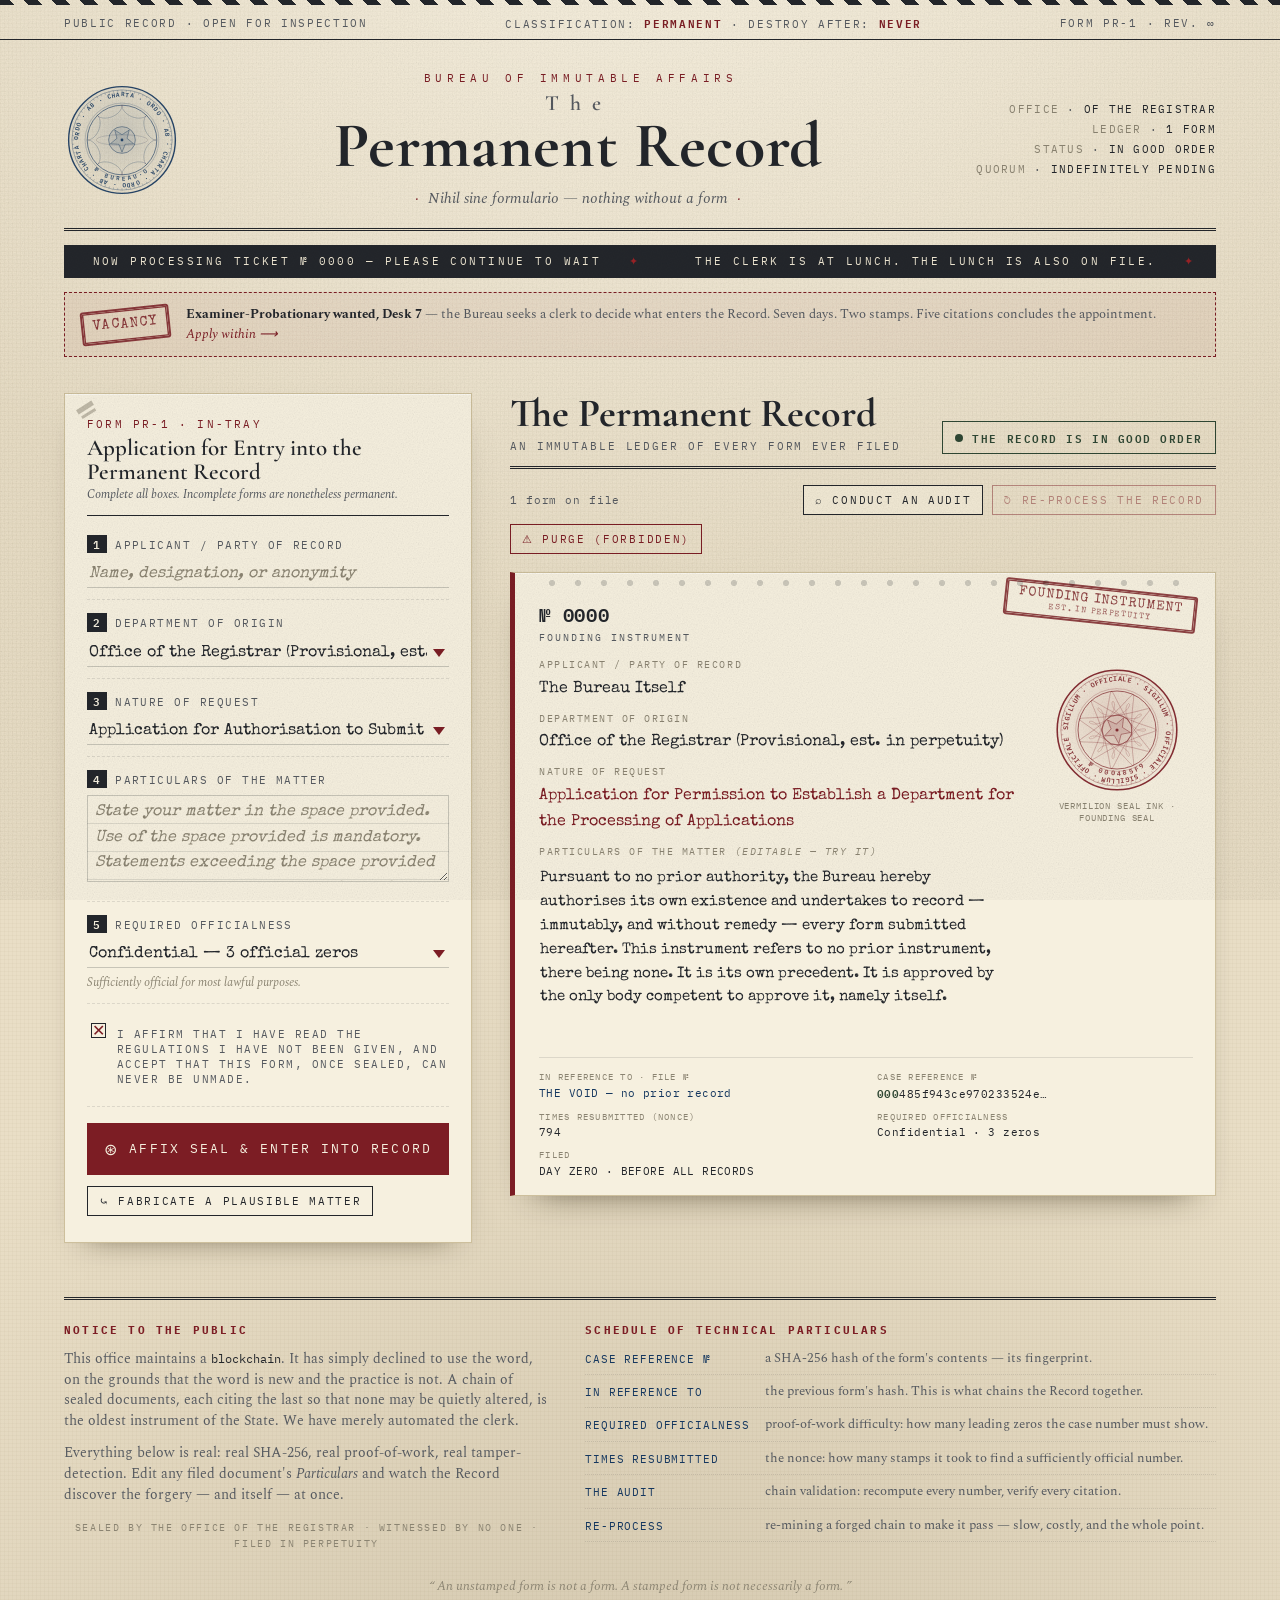
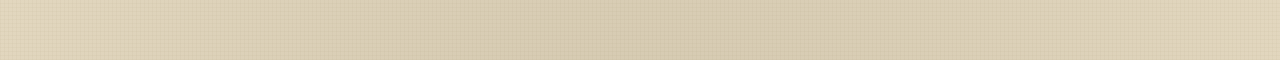
==== index.html @ d43292c6 "The Permanent Record + The Examination Desk A working toy blockchain in the costume of a government " ====
<!DOCTYPE html>
<html lang="en">
<head>
  <meta charset="UTF-8" />
  <meta name="viewport" content="width=device-width, initial-scale=1.0" />
  <title>The Permanent Record · Bureau of Immutable Affairs</title>
  <meta name="description" content="A working toy blockchain in the guise of a government records office — where every primitive is also a bureaucratic joke and an art-world joke. The Aesthetics of Bureaucracy." />
  <link rel="icon" href="data:image/svg+xml,%3Csvg xmlns='http://www.w3.org/2000/svg' viewBox='0 0 24 24'%3E%3Ccircle cx='12' cy='12' r='10' fill='none' stroke='%237c1d24' stroke-width='2'/%3E%3Ccircle cx='12' cy='12' r='4' fill='%237c1d24'/%3E%3C/svg%3E" />
  <link rel="stylesheet" href="styles.css" />
</head>
<body>
  <div class="grain" aria-hidden="true"></div>

  <!-- CLASSIFICATION BANNER -->
  <div class="banner">
    <div class="banner-row">
      <span>Public Record · Open for Inspection</span>
      <span>Classification: <b>Permanent</b> · Destroy After: <b>Never</b></span>
      <span id="banner-stamp">Form PR-1 · Rev. ∞</span>
    </div>
  </div>

  <div class="wrap">
    <!-- MASTHEAD -->
    <header class="masthead">
      <div class="crest" id="crest" aria-label="Seal of the Bureau"></div>
      <div class="masthead-mid">
        <p class="eyebrow">Bureau of Immutable Affairs</p>
        <h1><span class="the">The</span>Permanent Record</h1>
        <p class="motto">Nihil sine formulario — nothing without a form</p>
      </div>
      <div class="dossier">
        <div><span class="k">Office</span> · <span class="v">of the Registrar</span></div>
        <div><span class="k">Ledger</span> · <span class="v" id="d-height">0 forms</span></div>
        <div><span class="k">Status</span> · <span class="v" id="d-status">In good order</span></div>
        <div><span class="k">Quorum</span> · <span class="v">Indefinitely pending</span></div>
      </div>
    </header>

    <!-- NOW-SERVING TICKER -->
    <div class="ticker" aria-hidden="true">
      <div class="ticker-track" id="ticker"></div>
    </div>

    <!-- VACANCY NOTICE -->
    <a class="vacancy" href="game.html">
      <span class="vacancy-stamp">VACANCY</span>
      <span class="vacancy-text"><b>Examiner-Probationary wanted, Desk 7</b> — the Bureau seeks a clerk to decide
        what enters the Record. Seven days. Two stamps. Five citations concludes the appointment.
        <i>Apply within ⟶</i></span>
    </a>

    <div class="cols">
      <!-- INTAKE -->
      <section class="intake" aria-label="Submit a form">
        <div class="sheet">
          <div class="form-head">
            <div class="form-no">Form PR-1 · In-Tray</div>
            <div class="form-title">Application for Entry into the Permanent Record</div>
            <div class="form-sub">Complete all boxes. Incomplete forms are nonetheless permanent.</div>
          </div>

          <div class="box">
            <label for="f-applicant"><span class="box-num">1</span> Applicant / Party of Record</label>
            <input type="text" id="f-applicant" placeholder="Name, designation, or anonymity" autocomplete="off" />
          </div>

          <div class="box">
            <label for="f-dept"><span class="box-num">2</span> Department of Origin</label>
            <select id="f-dept"></select>
          </div>

          <div class="box">
            <label for="f-request"><span class="box-num">3</span> Nature of Request</label>
            <select id="f-request"></select>
          </div>

          <div class="box">
            <label for="f-particulars"><span class="box-num">4</span> Particulars of the Matter</label>
            <textarea id="f-particulars" rows="3"></textarea>
          </div>

          <div class="box">
            <label for="f-clearance"><span class="box-num">5</span> Required Officialness</label>
            <select id="f-clearance"></select>
            <div class="clearance-note" id="clearance-note"></div>
          </div>

          <div class="box">
            <label class="affirm">
              <input type="checkbox" id="f-affirm" checked />
              <span>I affirm that I have read the regulations I have not been given, and accept that this form, once sealed, can never be unmade.</span>
            </label>
          </div>

          <button class="btn btn-primary" id="submit-btn">
            <span class="stamp-ico">⊛</span> Affix Seal &amp; Enter into Record
          </button>
          <div class="helper-row">
            <button class="btn btn-mini btn-ghost" id="random-btn" type="button">⤿ Fabricate a Plausible Matter</button>
          </div>
        </div>
      </section>

      <!-- THE RECORD -->
      <section class="record" aria-label="The Permanent Record">
        <div class="record-head">
          <div>
            <h2>The Permanent Record</h2>
            <div class="sub">An immutable ledger of every form ever filed</div>
          </div>
          <div class="verdict good" id="verdict">
            <span class="dot"></span><span id="verdict-text">The Record is in Good Order</span>
          </div>
        </div>

        <div class="toolbar">
          <span class="count" id="count">— forms on file</span>
          <button class="btn btn-mini" id="audit-btn" type="button">⌕ Conduct an Audit</button>
          <button class="btn btn-mini btn-danger" id="reprocess-btn" type="button" disabled>↻ Re-Process the Record</button>
          <button class="btn btn-mini btn-danger" id="purge-btn" type="button">⚠ Purge (Forbidden)</button>
        </div>

        <div class="docs" id="docs"></div>
      </section>
    </div>

    <!-- COLOPHON / THE SECRET BLOCKCHAIN EXPLAINER -->
    <footer class="colophon">
      <div>
        <h3>Notice to the Public</h3>
        <p>This office maintains a <span class="key">blockchain</span>. It has simply
          declined to use the word, on the grounds that the word is new and the
          practice is not. A chain of sealed documents, each citing the last so
          that none may be quietly altered, is the oldest instrument of the
          State. We have merely automated the clerk.</p>
        <p>Everything below is real: real SHA-256, real proof-of-work, real
          tamper-detection. Edit any filed document's <em>Particulars</em> and
          watch the Record discover the forgery — and itself — at once.</p>
        <div class="sigblock">Sealed by the Office of the Registrar · Witnessed by no one · Filed in perpetuity</div>
      </div>
      <div>
        <h3>Schedule of Technical Particulars</h3>
        <div class="glossary">
          <div><span class="term">Case Reference №</span><span class="gloss">a SHA-256 hash of the form's contents — its fingerprint.</span></div>
          <div><span class="term">In Reference To</span><span class="gloss">the previous form's hash. This is what chains the Record together.</span></div>
          <div><span class="term">Required Officialness</span><span class="gloss">proof-of-work difficulty: how many leading zeros the case number must show.</span></div>
          <div><span class="term">Times Resubmitted</span><span class="gloss">the nonce: how many stamps it took to find a sufficiently official number.</span></div>
          <div><span class="term">The Audit</span><span class="gloss">chain validation: recompute every number, verify every citation.</span></div>
          <div><span class="term">Re-Process</span><span class="gloss">re-mining a forged chain to make it pass — slow, costly, and the whole point.</span></div>
        </div>
      </div>
    </footer>
    <div class="fineprint" id="fineprint"></div>
  </div>

  <!-- MINING / PROOF-OF-DILIGENCE OVERLAY -->
  <div class="overlay" id="overlay" role="dialog" aria-modal="true" aria-label="Processing form">
    <div class="process-card" id="process-card">
      <span class="form-no" id="proc-formno">Form PR-1</span>
      <div class="stamp-graphic">
        <span class="ring"></span><span class="ring r2"></span>
        <span class="mark" id="proc-mark">STAMP</span>
      </div>
      <h3 class="process-title" id="proc-title">Applying Proof of Diligence</h3>
      <p class="process-sub" id="proc-sub">The clerk consults the regulations…</p>
      <div class="process-stats">
        <div class="line"><span class="k">Times Resubmitted</span><span class="v num" id="proc-nonce">0</span></div>
        <div class="line"><span class="k">Required Officialness</span><span class="v" id="proc-target">000…</span></div>
        <div class="line"><span class="k">Case № so far</span><span class="v hash" id="proc-hash">—</span></div>
      </div>
    </div>
  </div>

  <script src="src/sha256.js"></script>
  <script src="src/seal.js"></script>
  <script src="src/forms.js"></script>
  <script src="src/blockchain.js"></script>
  <script src="src/app.js"></script>
</body>
</html>
---- styles.css ----
/* =============================================================================
 * THE PERMANENT RECORD — Bureau of Immutable Affairs
 * styles.css : the house style of a government that has never thrown anything
 * away. Aged manila, three authorised inks, engraved type, rubber stamps.
 * ===========================================================================*/

@import url('https://fonts.googleapis.com/css2?family=Cormorant+Garamond:ital,wght@0,500;0,600;0,700;1,500&family=Spectral:ital,wght@0,400;0,500;0,600;1,400&family=Special+Elite&family=IBM+Plex+Mono:wght@400;500;600&display=swap');

:root {
  --paper:      #e9dec6;
  --paper-2:    #f1e9d4;
  --paper-3:    #f6f0df;
  --paper-edge: #cdbf9c;
  --ink:        #23262b;
  --ink-soft:   #565a60;
  --ink-faint:  #8b8472;
  --seal-red:   #7c1d24;
  --seal-red-2: #9b2226;
  --ministry:   #15375f;
  --green-ok:   #2f4733;
  --rule:       rgba(35, 38, 43, 0.22);
  --rule-soft:  rgba(35, 38, 43, 0.12);
  --line:       #cabb95;

  --display: 'Cormorant Garamond', 'Hoefler Text', Georgia, serif;
  --serif:   'Spectral', Georgia, 'Times New Roman', serif;
  --type:    'Special Elite', 'Courier New', monospace;
  --mono:    'IBM Plex Mono', 'Courier New', monospace;
}

* { box-sizing: border-box; }

html { -webkit-text-size-adjust: 100%; }

body {
  margin: 0;
  font-family: var(--serif);
  color: var(--ink);
  line-height: 1.55;
  background-color: var(--paper);
  background-image:
    radial-gradient(120% 80% at 50% -10%, rgba(255,251,238,0.7), rgba(255,251,238,0) 60%),
    radial-gradient(140% 120% at 50% 120%, rgba(70,55,25,0.16), rgba(70,55,25,0) 55%),
    repeating-linear-gradient(0deg, rgba(120,100,60,0.035) 0 1px, transparent 1px 4px),
    repeating-linear-gradient(90deg, rgba(120,100,60,0.035) 0 1px, transparent 1px 4px);
  min-height: 100vh;
}

/* Paper grain, fixed over everything ---------------------------------------*/
.grain {
  position: fixed; inset: 0; z-index: 9000; pointer-events: none;
  opacity: 0.5; mix-blend-mode: multiply;
  background-image: url("data:image/svg+xml,%3Csvg xmlns='http://www.w3.org/2000/svg' width='160' height='160'%3E%3Cfilter id='n'%3E%3CfeTurbulence type='fractalNoise' baseFrequency='0.8' numOctaves='2' stitchTiles='stitch'/%3E%3CfeColorMatrix type='saturate' values='0'/%3E%3C/filter%3E%3Crect width='100%25' height='100%25' filter='url(%23n)' opacity='0.4'/%3E%3C/svg%3E");
}

::selection { background: rgba(124, 29, 36, 0.22); }

.wrap { max-width: 1200px; margin: 0 auto; padding: 0 24px 64px; }

/* === CLASSIFICATION BANNER ================================================ */
.banner {
  border-bottom: 1.5px solid var(--ink);
  background:
    repeating-linear-gradient(45deg, var(--ink) 0 10px, transparent 10px 20px) top / 100% 5px no-repeat;
  padding-top: 8px;
}
.banner-row {
  max-width: 1200px; margin: 0 auto; padding: 7px 24px;
  display: flex; justify-content: space-between; gap: 16px; flex-wrap: wrap;
  font-family: var(--mono); font-size: 10.5px; letter-spacing: 0.16em;
  text-transform: uppercase; color: var(--ink-soft);
}
.banner-row b { color: var(--seal-red); font-weight: 600; }

/* === MASTHEAD ============================================================= */
.masthead {
  display: grid; grid-template-columns: auto 1fr auto; align-items: center;
  gap: 28px; padding: 30px 0 18px; border-bottom: 3px double var(--ink);
  position: relative;
}
.crest { width: 116px; height: 116px; flex: none; animation: emboss-in 1s ease both; }
.crest .seal { width: 100%; height: 100%; }

.masthead-mid { text-align: center; animation: fade-up 0.8s 0.05s ease both; }
.eyebrow {
  font-family: var(--mono); font-size: 11px; letter-spacing: 0.42em;
  text-transform: uppercase; color: var(--seal-red); margin: 0 0 6px;
  padding-left: 0.42em;
}
.masthead h1 {
  font-family: var(--display); font-weight: 700; font-size: clamp(34px, 6vw, 64px);
  line-height: 0.95; letter-spacing: 0.01em; margin: 0; color: var(--ink);
}
.masthead h1 .the { display: block; font-size: 0.34em; letter-spacing: 0.5em;
  font-weight: 600; color: var(--ink-soft); margin-bottom: 2px; }
.motto {
  font-style: italic; font-size: 15px; color: var(--ink-soft); margin: 10px 0 0;
  font-family: var(--serif);
}
.motto::before, .motto::after { content: '·'; margin: 0 0.6em; color: var(--seal-red); }

.dossier {
  text-align: right; font-family: var(--mono); font-size: 10.5px;
  letter-spacing: 0.12em; color: var(--ink-soft); line-height: 1.9;
  text-transform: uppercase; animation: fade-up 0.8s 0.12s ease both;
}
.dossier .k { color: var(--ink-faint); }
.dossier .v { color: var(--ink); }

@media (max-width: 720px) {
  .masthead { grid-template-columns: 1fr; justify-items: center; text-align: center;
    gap: 16px; padding: 24px 0 16px; }
  .crest { width: 94px; height: 94px; }
  .dossier { text-align: center; }
  .banner-row { justify-content: center; }
}

/* === NOW-SERVING TICKER =================================================== */
.ticker {
  margin-top: 14px; border: 1px solid var(--ink); background: var(--ink);
  color: var(--paper-2); overflow: hidden; white-space: nowrap;
  font-family: var(--mono); font-size: 11px; letter-spacing: 0.22em;
  text-transform: uppercase; animation: fade-up 0.8s 0.18s ease both;
}
.ticker-track { display: inline-block; padding: 7px 0; animation: ticker 26s linear infinite; }
.ticker-track span { padding: 0 2.5em; }
.ticker-track span::after { content: '✦'; margin-left: 2.5em; color: var(--seal-red-2); }

/* === VACANCY NOTICE (the game) ============================================ */
.vacancy {
  display: flex; align-items: center; gap: 16px; margin-top: 14px;
  border: 1.5px dashed var(--seal-red); background: rgba(124,29,36,0.05);
  padding: 12px 16px; text-decoration: none; color: var(--ink);
  transition: background 0.2s, box-shadow 0.2s, transform 0.08s;
  animation: fade-up 0.8s 0.2s ease both;
}
.vacancy:hover { background: rgba(124,29,36,0.1); box-shadow: 3px 3px 0 var(--ink); transform: translate(-1px,-1px); }
.vacancy-stamp {
  flex: none; font-family: var(--type); font-size: 14px; letter-spacing: 0.08em;
  color: var(--seal-red); border: 2.5px solid var(--seal-red); border-radius: 3px;
  padding: 4px 10px; transform: rotate(-6deg); box-shadow: 0 0 0 1.5px var(--seal-red) inset;
  opacity: 0.85; mix-blend-mode: multiply;
}
.vacancy-text { font-size: 13px; color: var(--ink-soft); line-height: 1.5; }
.vacancy-text b { color: var(--ink); }
.vacancy-text i { color: var(--seal-red); white-space: nowrap; }

/* === MAIN LAYOUT ========================================================== */
.cols {
  display: grid; grid-template-columns: 408px 1fr; gap: 38px; margin-top: 36px;
  align-items: start;
}
@media (max-width: 980px) { .cols { grid-template-columns: 1fr; gap: 30px; } }

/* === INTAKE / FORM ======================================================== */
.intake {
  position: sticky; top: 18px; animation: fade-up 0.8s 0.22s ease both;
}
@media (max-width: 980px) { .intake { position: static; } }

.sheet {
  background: var(--paper-3); border: 1px solid var(--paper-edge);
  box-shadow: 0 1px 0 rgba(255,255,255,0.6) inset, 0 14px 30px -22px rgba(40,30,10,0.7);
  padding: 22px 22px 26px; position: relative;
}
.sheet::after { /* faint corner staple */
  content: ''; position: absolute; top: 11px; left: 11px; width: 18px; height: 5px;
  background: var(--ink-faint); transform: rotate(-32deg); opacity: 0.5;
  box-shadow: 0 7px 0 -1px var(--ink-faint);
}

.form-head { border-bottom: 1.5px solid var(--ink); padding-bottom: 10px; margin-bottom: 6px; }
.form-no { font-family: var(--mono); font-size: 11px; letter-spacing: 0.2em;
  color: var(--seal-red); text-transform: uppercase; }
.form-title { font-family: var(--display); font-weight: 600; font-size: 23px;
  line-height: 1.05; margin: 3px 0 2px; }
.form-sub { font-size: 12px; color: var(--ink-soft); font-style: italic; }

.box { padding: 13px 0 11px; border-bottom: 1px dashed var(--rule-soft); }
.box:last-of-type { border-bottom: none; }
.box > label, .box-label {
  display: flex; align-items: baseline; gap: 8px; margin-bottom: 7px;
  font-family: var(--mono); font-size: 10.5px; letter-spacing: 0.14em;
  text-transform: uppercase; color: var(--ink-soft);
}
.box-num {
  font-weight: 600; color: var(--paper-3); background: var(--ink);
  padding: 1px 6px; letter-spacing: 0.1em; flex: none;
}

input[type="text"], select, textarea {
  width: 100%; font-family: var(--type); font-size: 16px; color: var(--ink);
  background: transparent; border: none; border-bottom: 1.5px solid var(--rule);
  padding: 5px 2px; border-radius: 0; outline: none;
  transition: border-color 0.2s, background 0.2s;
}
textarea { resize: vertical; min-height: 78px; line-height: 1.6;
  background-image: repeating-linear-gradient(transparent 0 27px, var(--rule-soft) 27px 28px);
  border: 1px solid var(--rule); padding: 4px 7px; }
input[type="text"]:focus, select:focus, textarea:focus {
  border-color: var(--seal-red); background: rgba(124,29,36,0.04);
}
input::placeholder, textarea::placeholder { color: var(--ink-faint); font-style: italic; }

select { -webkit-appearance: none; appearance: none; cursor: pointer;
  background-image: url("data:image/svg+xml,%3Csvg xmlns='http://www.w3.org/2000/svg' width='12' height='8'%3E%3Cpath d='M0 0l6 8 6-8z' fill='%237c1d24'/%3E%3C/svg%3E");
  background-repeat: no-repeat; background-position: right 4px center; padding-right: 22px; }

.affirm { display: flex; gap: 9px; align-items: flex-start; margin-top: 4px;
  font-size: 12.5px; color: var(--ink-soft); cursor: pointer; line-height: 1.45; }
.affirm input { appearance: none; -webkit-appearance: none; flex: none;
  width: 15px; height: 15px; border: 1.5px solid var(--ink); margin-top: 2px;
  cursor: pointer; background: var(--paper-3); position: relative; }
.affirm input:checked::after { content: '✕'; position: absolute; inset: -3px 0 0;
  text-align: center; font-family: var(--type); color: var(--seal-red); font-size: 16px; }

.row-2 { display: grid; grid-template-columns: 1fr 1fr; gap: 16px; }

.clearance-note { font-size: 11.5px; font-style: italic; color: var(--ink-faint);
  margin-top: 6px; min-height: 1.4em; }

/* === BUTTONS ============================================================== */
.btn {
  font-family: var(--mono); font-size: 12px; letter-spacing: 0.16em;
  text-transform: uppercase; cursor: pointer; border: 1.5px solid var(--ink);
  background: var(--paper-2); color: var(--ink); padding: 11px 16px;
  transition: transform 0.08s, background 0.2s, color 0.2s, box-shadow 0.2s;
}
.btn:hover { box-shadow: 3px 3px 0 var(--ink); transform: translate(-1px,-1px); }
.btn:active { transform: translate(1px,1px); box-shadow: 0 0 0 var(--ink); }
.btn:disabled { opacity: 0.45; cursor: not-allowed; box-shadow: none; transform: none; }

.btn-primary {
  width: 100%; margin-top: 16px; padding: 15px; font-size: 13px;
  background: var(--seal-red); color: var(--paper-3); border-color: var(--seal-red);
  display: flex; align-items: center; justify-content: center; gap: 10px;
}
.btn-primary:hover { box-shadow: 3px 3px 0 var(--ink); background: var(--seal-red-2); }
.btn-primary .stamp-ico { font-size: 16px; }

.btn-mini { padding: 7px 11px; font-size: 10.5px; }
.btn-ghost { background: transparent; }
.btn-danger { border-color: var(--seal-red); color: var(--seal-red); background: transparent; }
.btn-danger:hover { background: var(--seal-red); color: var(--paper-3); box-shadow: 3px 3px 0 var(--ink); }

.helper-row { display: flex; gap: 9px; margin-top: 11px; flex-wrap: wrap; }

/* === THE RECORD =========================================================== */
.record-head {
  display: flex; align-items: flex-end; justify-content: space-between;
  gap: 16px; border-bottom: 3px double var(--ink); padding-bottom: 12px;
  flex-wrap: wrap; animation: fade-up 0.8s 0.26s ease both;
}
.record-head h2 { font-family: var(--display); font-weight: 700;
  font-size: clamp(26px, 4vw, 40px); margin: 0; line-height: 1; }
.record-head .sub { font-family: var(--mono); font-size: 10.5px;
  letter-spacing: 0.18em; text-transform: uppercase; color: var(--ink-soft); margin-top: 5px; }

.verdict {
  display: inline-flex; align-items: center; gap: 9px; font-family: var(--mono);
  font-size: 11px; letter-spacing: 0.14em; text-transform: uppercase;
  border: 1.5px solid currentColor; padding: 7px 12px; font-weight: 600;
}
.verdict .dot { width: 8px; height: 8px; border-radius: 50%; background: currentColor; }
.verdict.good { color: var(--green-ok); }
.verdict.good .dot { animation: pulse 2.4s ease-in-out infinite; }
.verdict.bad { color: var(--seal-red-2); animation: alarm 0.9s steps(2) infinite; }

.toolbar { display: flex; gap: 9px; flex-wrap: wrap; margin: 16px 0 8px; align-items: center; }
.toolbar .count { font-family: var(--mono); font-size: 11px; color: var(--ink-soft);
  letter-spacing: 0.08em; margin-right: auto; }

/* === DOCUMENT CARD ======================================================== */
.docs { display: flex; flex-direction: column; gap: 26px; margin-top: 18px; }

.document {
  position: relative; background: var(--paper-2);
  border: 1px solid var(--paper-edge); border-left: 5px solid var(--ministry);
  padding: 20px 22px 16px 24px;
  box-shadow: 0 1px 0 rgba(255,255,255,0.55) inset, 0 18px 34px -26px rgba(40,30,10,0.85);
  animation: file-in 0.6s cubic-bezier(0.2,0.8,0.25,1) both;
}
.document.genesis { border-left-color: var(--seal-red); background: var(--paper-3); }
.document.void { border-left-color: var(--seal-red-2);
  background: repeating-linear-gradient(135deg, rgba(155,34,38,0.06) 0 16px, rgba(155,34,38,0.11) 16px 32px), var(--paper-2); }

/* binder-hole perforation along the top */
.document::before {
  content: ''; position: absolute; top: 7px; left: 24px; right: 18px; height: 6px;
  background-image: radial-gradient(circle 3px, rgba(35,38,43,0.4) 96%, transparent 100%);
  background-size: 26px 6px; background-repeat: repeat-x; opacity: 0.5;
}

.doc-top { display: flex; justify-content: space-between; align-items: flex-start;
  gap: 14px; margin: 8px 0 12px; }
.doc-id { font-family: var(--mono); font-weight: 600; font-size: 19px; letter-spacing: 0.04em; }
.doc-id small { display: block; font-size: 10px; letter-spacing: 0.2em;
  color: var(--ink-soft); text-transform: uppercase; font-weight: 400; }
.doc-clearance { font-family: var(--mono); font-size: 10px; letter-spacing: 0.14em;
  text-transform: uppercase; text-align: right; color: var(--ink-soft); }
.doc-clearance b { display: block; color: var(--ministry); font-size: 12px; letter-spacing: 0.1em; }
.document.genesis .doc-clearance b { color: var(--seal-red); }

.doc-body { display: grid; grid-template-columns: 1fr 152px; gap: 22px; align-items: start; }
@media (max-width: 560px) { .doc-body { grid-template-columns: 1fr; } .doc-seal { justify-self: center; } }

.field { margin-bottom: 11px; }
.field .lab { font-family: var(--mono); font-size: 9.5px; letter-spacing: 0.16em;
  text-transform: uppercase; color: var(--ink-faint); display: block; margin-bottom: 2px; }
.field .val { font-family: var(--type); font-size: 15.5px; color: var(--ink); }
.field .val.req { color: var(--ministry); }
.document.genesis .field .val.req { color: var(--seal-red); }

/* editable particulars — "unauthorised amendment" affordance */
.particulars {
  font-family: var(--type); font-size: 14.5px; line-height: 1.65; color: var(--ink);
  border: 1px dashed transparent; padding: 4px 6px; margin: 0 -6px;
  border-radius: 2px; transition: border-color 0.2s, background 0.2s; outline: none;
}
.particulars:hover { border-color: var(--rule-soft); }
.particulars:focus { border-color: var(--seal-red); background: rgba(124,29,36,0.05); }
.amend-hint { font-family: var(--mono); font-size: 9px; letter-spacing: 0.12em;
  text-transform: uppercase; color: var(--ink-faint); margin-top: 3px; opacity: 0; transition: opacity 0.2s; }
.particulars:hover ~ .amend-hint, .particulars:focus ~ .amend-hint { opacity: 0.8; }

.doc-seal { display: flex; flex-direction: column; align-items: center; gap: 8px; }
.seal-fig { display: flex; flex-direction: column; align-items: center; gap: 5px; margin: 0;
  padding: 6px; border: 1px solid transparent; border-radius: 3px;
  transition: background 0.3s, border-color 0.3s; }
.doc-seal .seal { width: 130px; height: 130px; display: block; transition: transform 0.8s ease; }
.seal-fig:hover .seal { transform: rotate(8deg) scale(1.03); }
.seal-cap { font-family: var(--mono); font-size: 8.5px; letter-spacing: 0.1em; line-height: 1.45;
  text-transform: uppercase; color: var(--ink-faint); text-align: center; max-width: 140px; }

/* the comparison: a Seal Presented appears beside the Seal of Record on tamper */
.seal-mismatch { display: none; width: 100%; padding: 5px 0; text-align: center;
  font-family: var(--mono); font-size: 9.5px; font-weight: 600; letter-spacing: 0.12em;
  text-transform: uppercase; color: var(--seal-red-2);
  border-top: 1.5px dashed var(--seal-red-2); border-bottom: 1.5px dashed var(--seal-red-2); }
.seal-fig.presented { display: none; }
.doc-seal.mismatch .seal-mismatch { display: block; animation: fade-up 0.4s ease both; }
.doc-seal.mismatch .seal-fig.presented { display: flex; animation: file-in 0.45s ease both; }
.doc-seal.mismatch .seal-fig.record { border-color: var(--rule-soft); background: rgba(21,55,95,0.05); }
.doc-seal.mismatch .seal-fig.record .seal-cap { color: var(--ministry); }
.doc-seal.mismatch .seal-fig.presented { border-color: rgba(155,34,38,0.4); background: rgba(155,34,38,0.07); }
.doc-seal.mismatch .seal-fig.presented .seal-cap { color: var(--seal-red-2); }

.doc-foot {
  margin-top: 14px; padding-top: 10px; border-top: 1px solid var(--rule-soft);
  display: grid; grid-template-columns: repeat(2, 1fr); gap: 6px 22px;
  font-family: var(--mono); font-size: 10.5px; color: var(--ink-soft); letter-spacing: 0.04em;
}
.doc-foot .k { color: var(--ink-faint); text-transform: uppercase; font-size: 9px; letter-spacing: 0.14em; }
.doc-foot .hash { color: var(--ink); word-break: break-all; }
.doc-foot .hash.ref { color: var(--ministry); }
.doc-foot .hash.bad { color: var(--seal-red-2); }
.doc-foot .ok-z { color: var(--green-ok); font-weight: 600; }

/* rubber stamps -------------------------------------------------------------*/
.stamp {
  position: absolute; font-family: var(--type); text-transform: uppercase;
  letter-spacing: 0.08em; padding: 5px 12px; border: 2.5px solid currentColor;
  font-size: 13px; line-height: 1.1; text-align: center; pointer-events: none;
  box-shadow: 0 0 0 1.5px currentColor inset; border-radius: 3px; opacity: 0.82;
  mix-blend-mode: multiply; font-weight: 400;
}
.stamp small { display: block; font-size: 8px; letter-spacing: 0.18em; opacity: 0.85; }
.stamp.filed { color: var(--green-ok); top: 14px; right: 18px; transform: rotate(8deg); }
.stamp.void  { color: var(--seal-red-2); top: 40%; right: 14%; transform: rotate(-13deg);
  font-size: 17px; border-width: 3px; animation: slam 0.4s cubic-bezier(0.2,1.4,0.3,1) both; }
.stamp.genesis { color: var(--seal-red); top: 14px; right: 18px; transform: rotate(6deg); }

/* === MINING OVERLAY ======================================================= */
.overlay {
  position: fixed; inset: 0; z-index: 9500; display: none;
  align-items: center; justify-content: center;
  background: radial-gradient(60% 60% at 50% 45%, rgba(20,18,12,0.55), rgba(20,18,12,0.82));
  backdrop-filter: blur(2px);
}
.overlay.show { display: flex; animation: fade-up 0.3s ease both; }
.process-card {
  background: var(--paper-3); border: 1.5px solid var(--ink); width: min(440px, 90vw);
  padding: 30px 28px 26px; text-align: center; position: relative;
  box-shadow: 0 30px 70px -30px rgba(0,0,0,0.7);
}
.process-card .form-no { display: block; margin-bottom: 10px; }
.stamp-graphic {
  width: 116px; height: 116px; margin: 6px auto 18px; position: relative;
  display: grid; place-items: center;
}
.stamp-graphic .ring { position: absolute; inset: 0; border: 3px solid var(--seal-red);
  border-radius: 50%; opacity: 0.25; }
.stamp-graphic .ring.r2 { inset: 12px; opacity: 0.4; }
.stamp-graphic .mark {
  font-family: var(--type); font-size: 13px; letter-spacing: 0.1em; color: var(--seal-red);
  text-transform: uppercase; line-height: 1.1; animation: stamp-pump 0.62s ease-in-out infinite;
}
.process-card.done .mark { color: var(--green-ok); animation: slam 0.4s cubic-bezier(0.2,1.4,0.3,1) both; }
.process-card.done .ring { border-color: var(--green-ok); }

.process-title { font-family: var(--display); font-size: 24px; font-weight: 600; margin: 0 0 4px; }
.process-sub { font-size: 13px; font-style: italic; color: var(--ink-soft); min-height: 2.6em; margin: 0 0 16px; }
.process-stats { font-family: var(--mono); font-size: 12px; letter-spacing: 0.05em;
  border-top: 1px solid var(--rule); padding-top: 14px; display: grid; gap: 7px; }
.process-stats .line { display: flex; justify-content: space-between; gap: 12px; }
.process-stats .k { color: var(--ink-faint); text-transform: uppercase; font-size: 10px; letter-spacing: 0.14em; }
.process-stats .v { color: var(--ink); font-weight: 600; }
.process-stats .v.num { color: var(--seal-red); font-size: 15px; }
.process-stats .v.hash { word-break: break-all; text-align: right; font-size: 11px; }
.process-stats .v.hash .z { color: var(--green-ok); }

/* === FOOTER =============================================================== */
.colophon {
  margin-top: 54px; border-top: 3px double var(--ink); padding-top: 22px;
  display: grid; grid-template-columns: 1fr 1.3fr; gap: 36px; align-items: start;
}
@media (max-width: 760px) { .colophon { grid-template-columns: 1fr; gap: 24px; } }
.colophon h3 { font-family: var(--mono); font-size: 11px; letter-spacing: 0.2em;
  text-transform: uppercase; color: var(--seal-red); margin: 0 0 10px; }
.colophon p { font-size: 13.5px; color: var(--ink-soft); margin: 0 0 11px; }
.colophon .key { font-family: var(--mono); font-size: 12px; color: var(--ink); }
.glossary { display: grid; gap: 7px; }
.glossary div { display: grid; grid-template-columns: 168px 1fr; gap: 12px;
  font-size: 12.5px; border-bottom: 1px dotted var(--rule-soft); padding-bottom: 6px; }
.glossary .term { font-family: var(--mono); font-size: 10.5px; letter-spacing: 0.08em;
  text-transform: uppercase; color: var(--ministry); align-self: start; padding-top: 2px; }
.glossary .gloss { color: var(--ink-soft); }
.fineprint { margin-top: 26px; text-align: center; font-style: italic; font-size: 12.5px;
  color: var(--ink-faint); min-height: 1.5em; }
.sigblock { margin-top: 14px; text-align: center; font-family: var(--mono);
  font-size: 10px; letter-spacing: 0.16em; text-transform: uppercase; color: var(--ink-faint); }

/* === ANIMATIONS =========================================================== */
@keyframes fade-up { from { opacity: 0; transform: translateY(14px); } to { opacity: 1; transform: none; } }
@keyframes emboss-in { from { opacity: 0; transform: scale(0.82) rotate(-8deg); } to { opacity: 1; transform: none; } }
@keyframes file-in { from { opacity: 0; transform: translateY(24px) rotate(-0.6deg); } to { opacity: 1; transform: none; } }
@keyframes ticker { from { transform: translateX(0); } to { transform: translateX(-50%); } }
@keyframes pulse { 0%,100% { opacity: 1; } 50% { opacity: 0.35; } }
@keyframes alarm { 0% { opacity: 1; } 50% { opacity: 0.55; } 100% { opacity: 1; } }
@keyframes slam { 0% { transform: var(--slam-from, rotate(-13deg)) scale(2.1); opacity: 0; }
  60% { opacity: 1; } 100% { transform: rotate(-13deg) scale(1); opacity: 0.85; } }
@keyframes stamp-pump { 0%,100% { transform: scale(1); } 45% { transform: scale(0.84) translateY(2px); } }

@media (prefers-reduced-motion: reduce) {
  *, *::before, *::after { animation-duration: 0.01ms !important; animation-iteration-count: 1 !important; }
  .ticker-track { animation: none; }
}
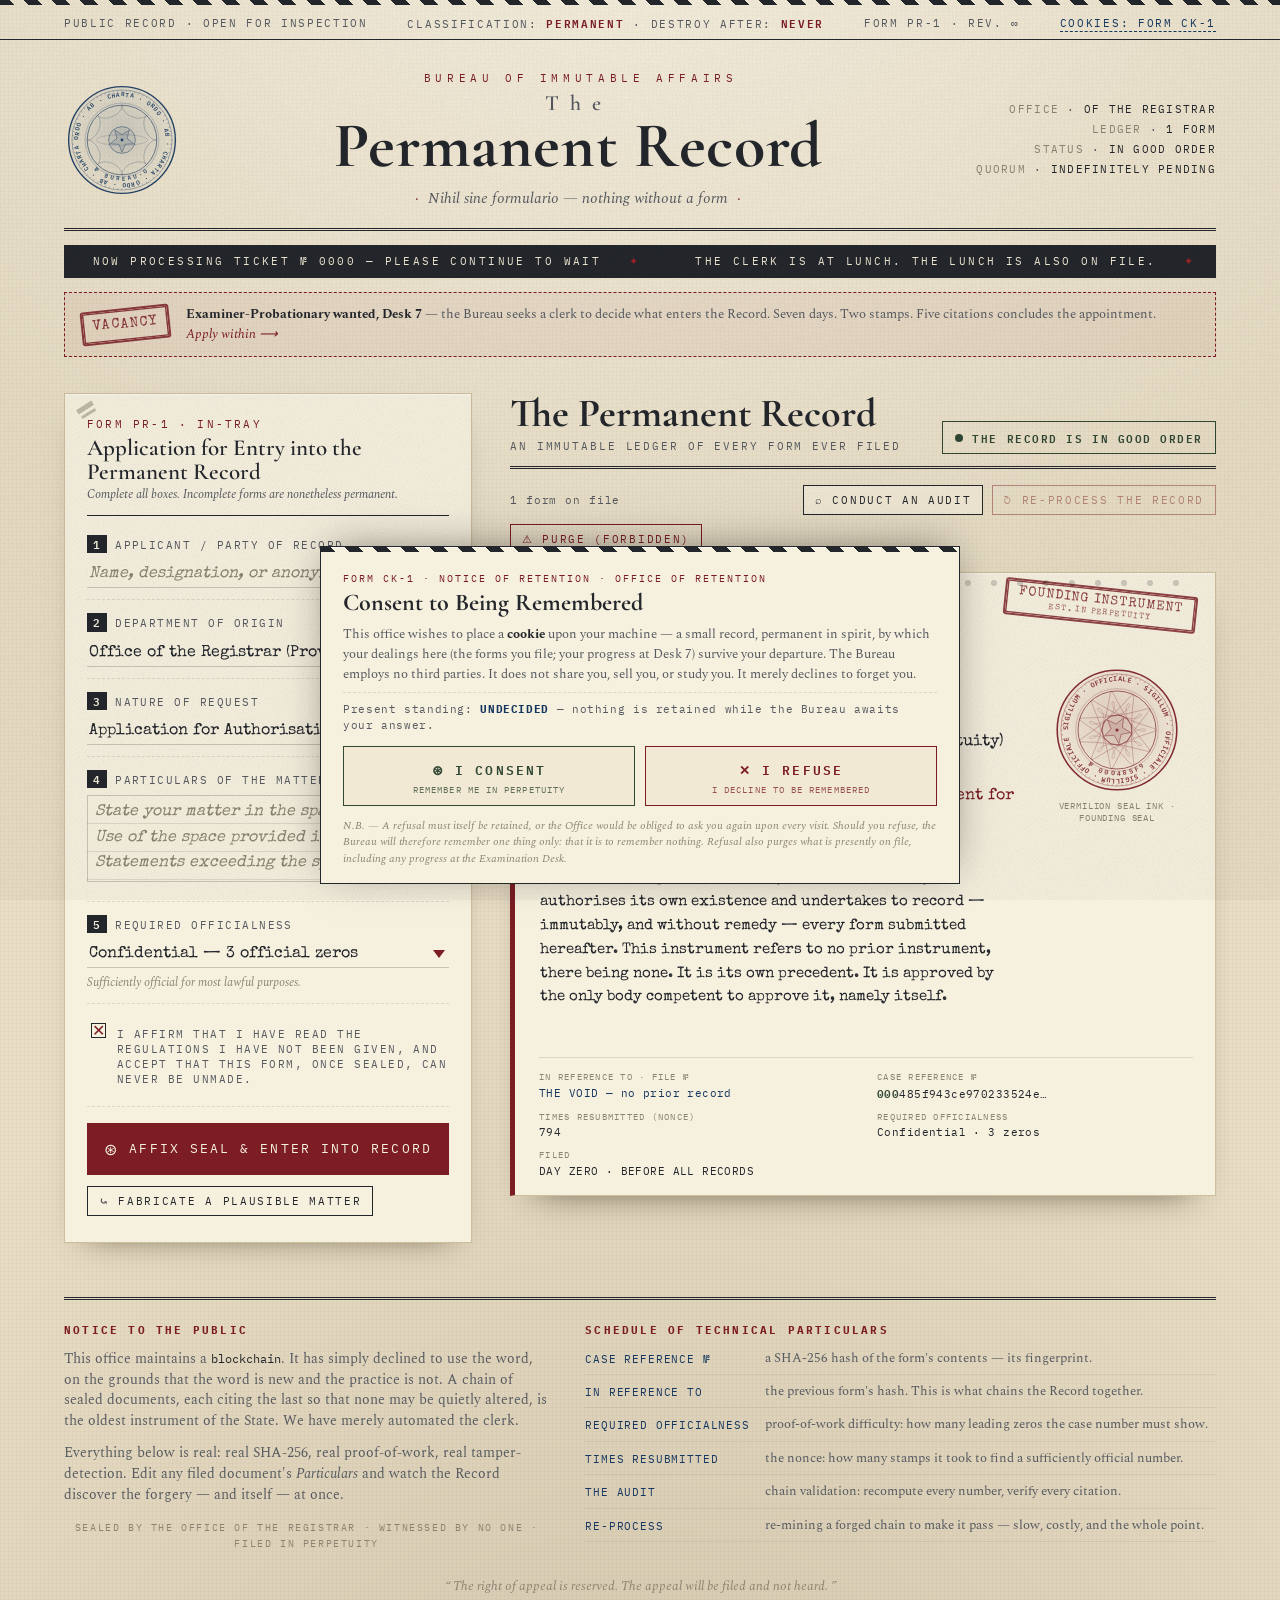
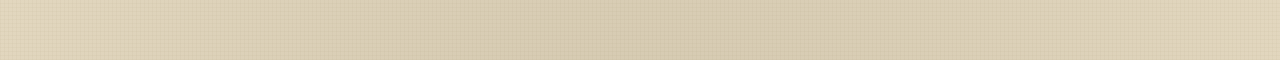
==== commit 88910e71: "Add Form CK-1 — the Office of Retention (cookie consent system) A genuine consent cookie that gates " ====
--- a/index.html
+++ b/index.html
@@ -174,6 +174,7 @@
 
   <script src="src/sha256.js"></script>
   <script src="src/seal.js"></script>
+  <script src="src/retention.js"></script>
   <script src="src/forms.js"></script>
   <script src="src/blockchain.js"></script>
   <script src="src/app.js"></script>
--- a/styles.css
+++ b/styles.css
@@ -430,6 +430,66 @@
 .sigblock { margin-top: 14px; text-align: center; font-family: var(--mono);
   font-size: 10px; letter-spacing: 0.16em; text-transform: uppercase; color: var(--ink-faint); }
 
+/* === FORM CK-1 · THE OFFICE OF RETENTION (cookies) ======================== */
+.ck-link {
+  font: inherit; letter-spacing: inherit; text-transform: inherit;
+  background: none; border: none; padding: 0; cursor: pointer;
+  color: var(--ministry); border-bottom: 1px dashed var(--ministry);
+}
+.ck-link:hover { color: var(--seal-red); border-color: var(--seal-red); }
+
+.ck-notice {
+  position: fixed; left: 0; right: 0; bottom: 0; z-index: 9800;
+  display: flex; justify-content: center; padding: 0 16px 16px;
+  pointer-events: none;
+  transform: translateY(110%); transition: transform 0.45s cubic-bezier(0.2, 0.8, 0.25, 1);
+}
+.ck-notice.show { transform: none; }
+.ck-card {
+  pointer-events: auto; width: min(640px, 100%);
+  background: var(--paper-3); border: 1.5px solid var(--ink);
+  box-shadow: 0 -6px 40px -12px rgba(20, 18, 12, 0.55), 0 1px 0 rgba(255,255,255,0.6) inset;
+  padding: 18px 22px 16px; position: relative;
+}
+.ck-card::before {
+  content: ''; position: absolute; top: 0; left: 0; right: 0; height: 5px;
+  background: repeating-linear-gradient(45deg, var(--ink) 0 10px, transparent 10px 20px);
+}
+.ck-no {
+  font-family: var(--mono); font-size: 10px; letter-spacing: 0.2em;
+  text-transform: uppercase; color: var(--seal-red); margin: 6px 0 4px;
+}
+.ck-title { font-family: var(--display); font-weight: 700; font-size: 24px; line-height: 1.05; }
+.ck-body { font-size: 13px; color: var(--ink-soft); line-height: 1.55; margin: 8px 0 6px; }
+.ck-body b { color: var(--ink); }
+.ck-standing {
+  font-family: var(--mono); font-size: 10.5px; letter-spacing: 0.06em;
+  color: var(--ink-soft); border-top: 1px dashed var(--rule-soft);
+  padding-top: 8px; margin: 8px 0 0;
+}
+.ck-standing b { color: var(--ministry); }
+.ck-actions { display: grid; grid-template-columns: 1fr 1fr; gap: 10px; margin-top: 12px; }
+.ck-btn { display: flex; flex-direction: column; gap: 3px; align-items: center; padding: 12px 8px 10px;
+  font-size: 13px; font-weight: 600; }
+.ck-btn small { font-size: 9px; font-weight: 400; letter-spacing: 0.12em; opacity: 0.75; }
+.ck-yes { border-color: var(--green-ok); color: var(--green-ok); }
+.ck-yes:hover { background: var(--green-ok); color: var(--paper-3); box-shadow: 3px 3px 0 var(--ink); }
+.ck-no-btn { border-color: var(--seal-red); color: var(--seal-red); }
+.ck-no-btn:hover { background: var(--seal-red); color: var(--paper-3); box-shadow: 3px 3px 0 var(--ink); }
+.ck-fine { font-size: 11px; font-style: italic; color: var(--ink-faint); line-height: 1.5; margin: 12px 0 0; }
+.ck-dismiss {
+  display: block; margin: 10px auto 0; background: none; border: none; cursor: pointer;
+  font-family: var(--mono); font-size: 9.5px; letter-spacing: 0.14em; text-transform: uppercase;
+  color: var(--ink-faint); border-bottom: 1px dotted var(--ink-faint); padding: 0 0 1px;
+}
+.ck-dismiss:hover { color: var(--ink); border-color: var(--ink); }
+.ck-stamped {
+  font-family: var(--type); font-size: 15px; letter-spacing: 0.06em; text-transform: uppercase;
+  color: var(--seal-red); text-align: center; padding: 22px 10px;
+  animation: slam 0.4s cubic-bezier(0.2,1.4,0.3,1) both; --slam-from: rotate(-2deg);
+}
+@media (max-width: 560px) { .ck-actions { grid-template-columns: 1fr; } }
+
 /* === ANIMATIONS =========================================================== */
 @keyframes fade-up { from { opacity: 0; transform: translateY(14px); } to { opacity: 1; transform: none; } }
 @keyframes emboss-in { from { opacity: 0; transform: scale(0.82) rotate(-8deg); } to { opacity: 1; transform: none; } }
